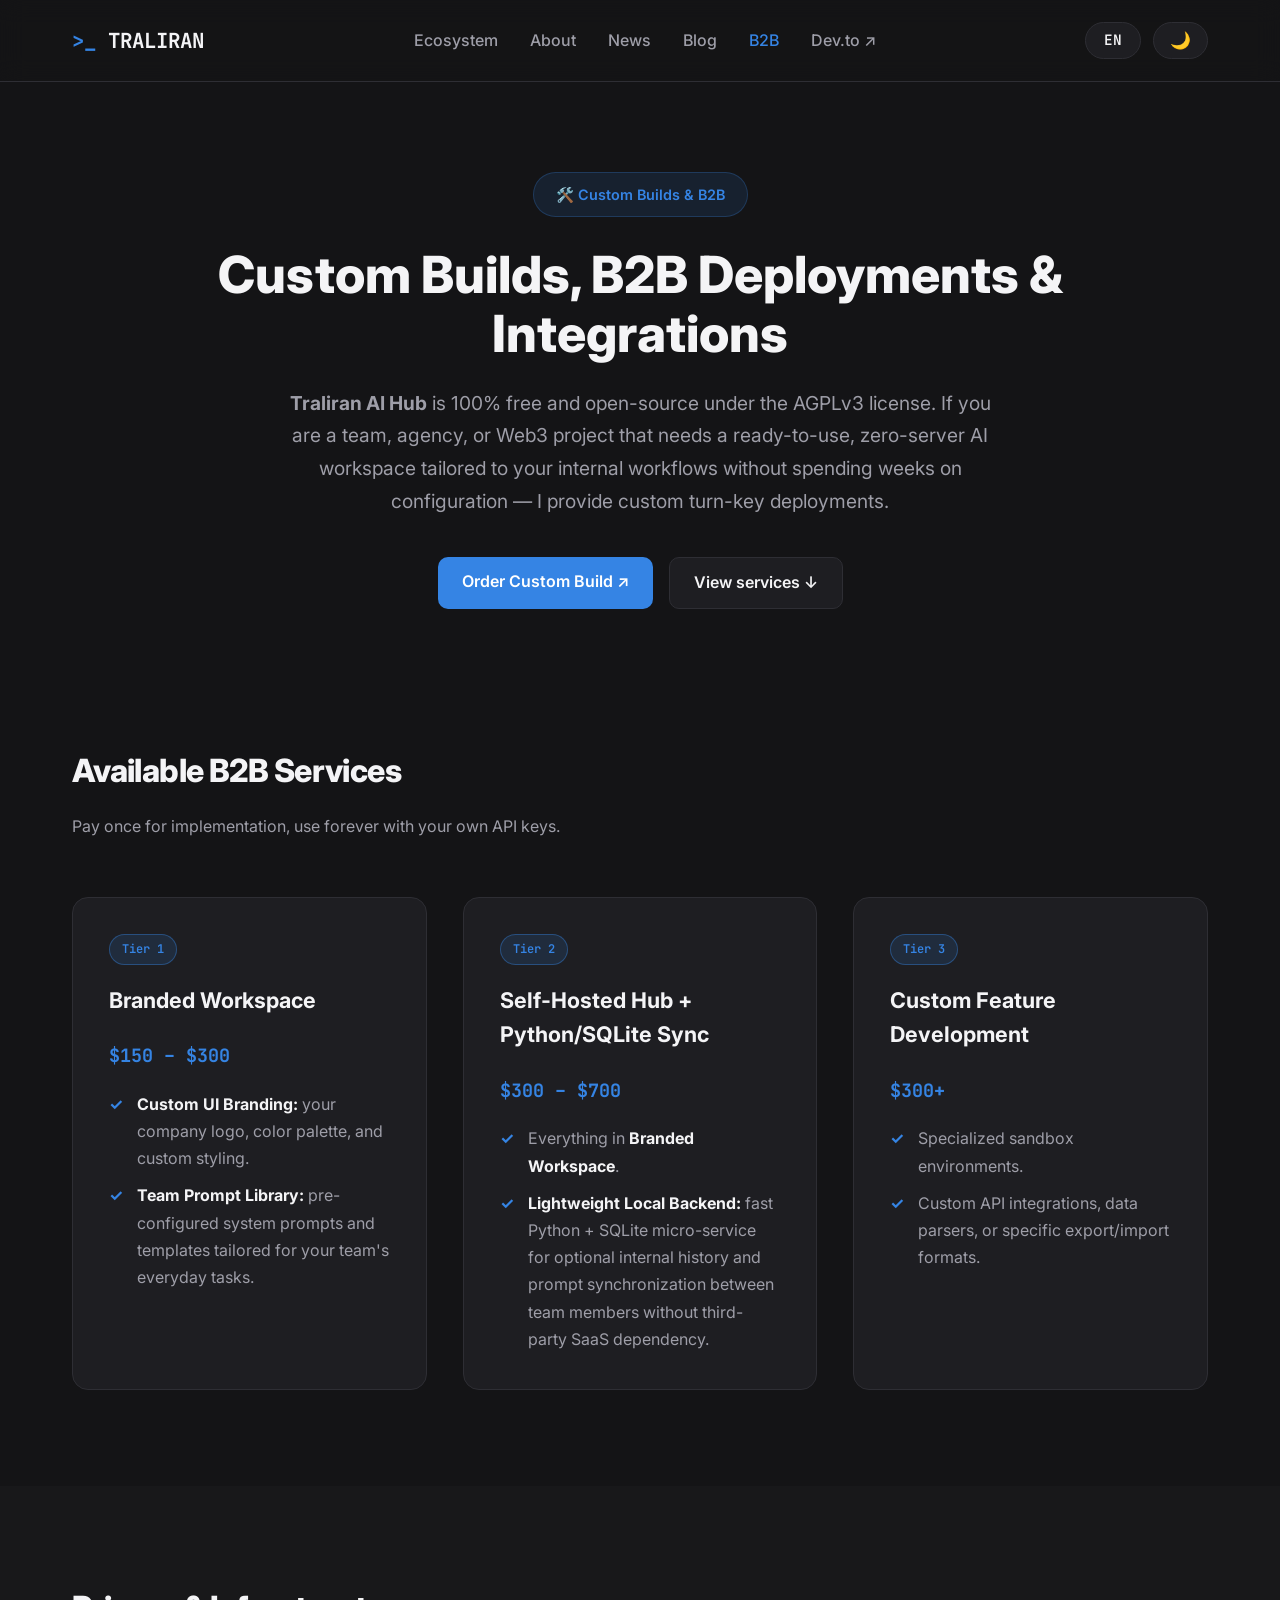
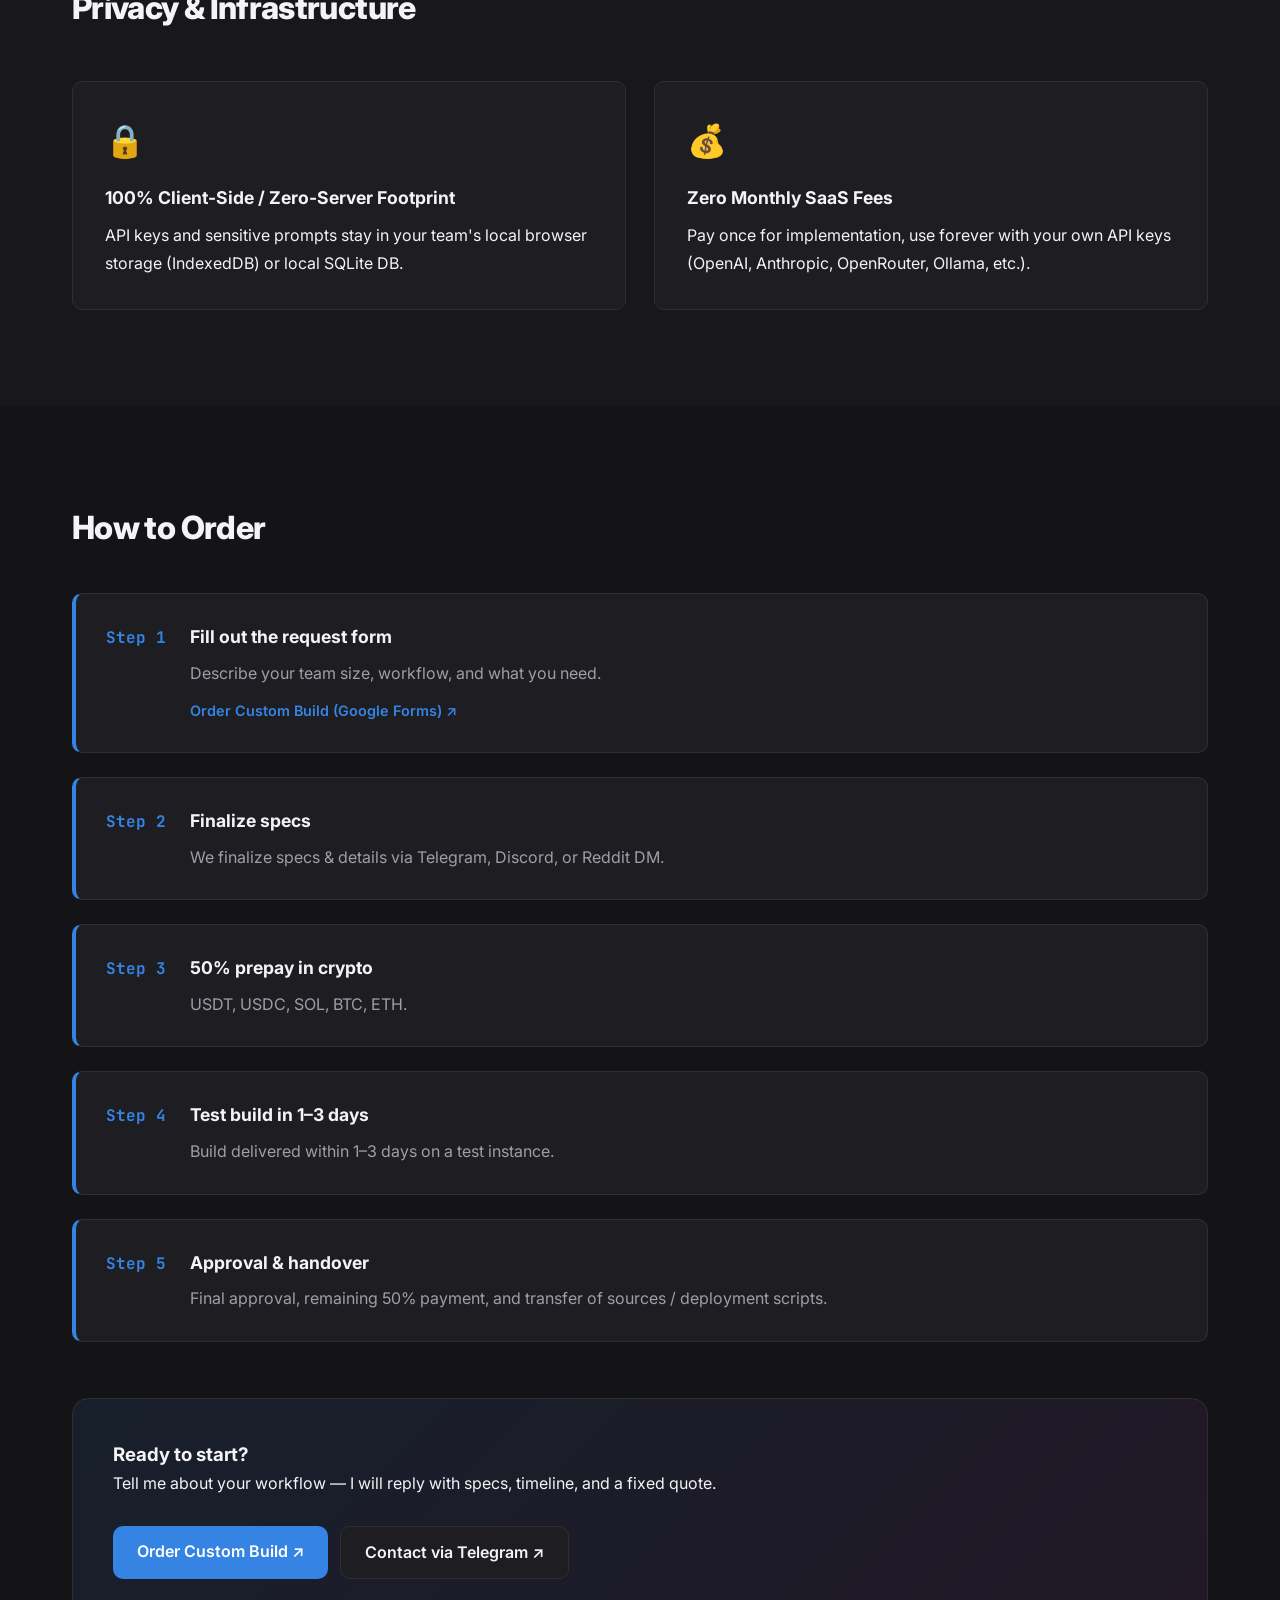
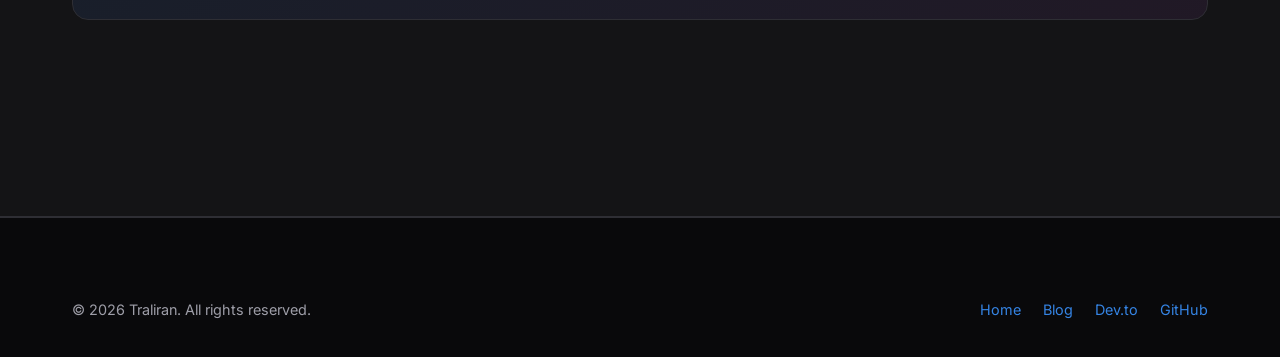
==== b2b/index.html @ 99d3b793 "Added a b2b page" ====
<!DOCTYPE html>
<html lang="en" data-theme="dark">
<head>
    <meta charset="UTF-8">
    <meta name="viewport" content="width=device-width, initial-scale=1.0">
    <title>B2B & Custom Builds — Traliran</title>
    <meta name="description" content="Turn-key branded Traliran AI Hub deployments for teams: custom branding, self-hosted Python/SQLite sync, custom features. Pay once, use forever.">
    <link rel="canonical" href="https://traliran.github.io/b2b/">
    <link rel="stylesheet" href="../style.css">
    <link rel="stylesheet" href="https://fonts.googleapis.com/css2?family=Inter:wght@400;500;600;700;800&family=JetBrains+Mono:wght@400;500&display=swap">
</head>
<body>

    <header class="navbar">
        <div class="container nav-container">
            <a href="../" class="logo">
                <span class="logo-symbol">&gt;_</span> TRALIRAN
            </a>
            <nav class="nav-links">
                <a href="../#ecosystem" data-i18n="nav_ecosystem">Ecosystem</a>
                <a href="../#about" data-i18n="nav_about">About</a>
                <a href="../#news" data-i18n="nav_news">News</a>
                <a href="../blog/" data-i18n="nav_blog">Blog</a>
                <a href="./" class="nav-active" data-i18n="nav_b2b">B2B</a>
                <a href="https://dev.to/traliran" target="_blank" class="ext-link">Dev.to ↗</a>
            </nav>
            <div class="nav-controls">
                <button id="lang-toggle" class="btn-pill">EN</button>
                <button id="theme-toggle" class="btn-pill">🌙</button>
            </div>
        </div>
    </header>

    <main>
        <!-- Hero -->
        <section class="hero b2b-hero fade-in">
            <div class="container">
                <div class="hero-badge">🛠️ Custom Builds & B2B</div>
                <h1 class="hero-title">Custom Builds, B2B Deployments & Integrations</h1>
                <p class="hero-subtitle"><strong>Traliran AI Hub</strong> is 100% free and open-source under the AGPLv3 license. If you are a team, agency, or Web3 project that needs a ready-to-use, zero-server AI workspace tailored to your internal workflows without spending weeks on configuration — I provide custom turn-key deployments.</p>
                <div class="hero-actions">
                    <a href="https://forms.gle/XpTQRCrpGdsbPiR48" target="_blank" rel="noopener" class="btn btn-primary">Order Custom Build ↗</a>
                    <a href="#services" class="btn btn-secondary">View services ↓</a>
                </div>
            </div>
        </section>

        <!-- Services -->
        <section id="services" class="section">
            <div class="container">
                <h2 class="section-title">Available B2B Services</h2>
                <p class="b2b-section-sub">Pay once for implementation, use forever with your own API keys.</p>

                <div class="projects-grid">
                    <!-- Tier 1 -->
                    <div class="card">
                        <div class="card-header"><span class="badge badge-accent">Tier 1</span></div>
                        <h3>Branded Workspace</h3>
                        <div class="price-tag">$150 – $300</div>
                        <ul class="check-list">
                            <li><strong>Custom UI Branding:</strong> your company logo, color palette, and custom styling.</li>
                            <li><strong>Team Prompt Library:</strong> pre-configured system prompts and templates tailored for your team's everyday tasks.</li>
                        </ul>
                    </div>

                    <!-- Tier 2 -->
                    <div class="card">
                        <div class="card-header"><span class="badge badge-accent">Tier 2</span></div>
                        <h3>Self-Hosted Hub + Python/SQLite Sync</h3>
                        <div class="price-tag">$300 – $700</div>
                        <ul class="check-list">
                            <li>Everything in <strong>Branded Workspace</strong>.</li>
                            <li><strong>Lightweight Local Backend:</strong> fast Python + SQLite micro-service for optional internal history and prompt synchronization between team members without third-party SaaS dependency.</li>
                        </ul>
                    </div>

                    <!-- Tier 3 -->
                    <div class="card">
                        <div class="card-header"><span class="badge badge-accent">Tier 3</span></div>
                        <h3>Custom Feature Development</h3>
                        <div class="price-tag">$300+</div>
                        <ul class="check-list">
                            <li>Specialized sandbox environments.</li>
                            <li>Custom API integrations, data parsers, or specific export/import formats.</li>
                        </ul>
                    </div>
                </div>
            </div>
        </section>

        <!-- Privacy -->
        <section class="section section-about">
            <div class="container">
                <h2 class="section-title">Privacy & Infrastructure</h2>
                <div class="philosophy-grid">
                    <div class="ph-card">
                        <div class="ph-icon">🔒</div>
                        <h4>100% Client-Side / Zero-Server Footprint</h4>
                        <p>API keys and sensitive prompts stay in your team's local browser storage (IndexedDB) or local SQLite DB.</p>
                    </div>
                    <div class="ph-card">
                        <div class="ph-icon">💰</div>
                        <h4>Zero Monthly SaaS Fees</h4>
                        <p>Pay once for implementation, use forever with your own API keys (OpenAI, Anthropic, OpenRouter, Ollama, etc.).</p>
                    </div>
                </div>
            </div>
        </section>

        <!-- Order steps -->
        <section class="section">
            <div class="container">
                <h2 class="section-title">How to Order</h2>

                <div class="news-timeline">
                    <div class="news-item">
                        <div class="news-date">Step 1</div>
                        <div class="news-body">
                            <h4>Fill out the request form</h4>
                            <p>Describe your team size, workflow, and what you need.</p>
                            <a class="news-link" href="https://forms.gle/XpTQRCrpGdsbPiR48" target="_blank" rel="noopener">Order Custom Build (Google Forms) ↗</a>
                        </div>
                    </div>
                    <div class="news-item">
                        <div class="news-date">Step 2</div>
                        <div class="news-body">
                            <h4>Finalize specs</h4>
                            <p>We finalize specs &amp; details via Telegram, Discord, or Reddit DM.</p>
                        </div>
                    </div>
                    <div class="news-item">
                        <div class="news-date">Step 3</div>
                        <div class="news-body">
                            <h4>50% prepay in crypto</h4>
                            <p>USDT, USDC, SOL, BTC, ETH.</p>
                        </div>
                    </div>
                    <div class="news-item">
                        <div class="news-date">Step 4</div>
                        <div class="news-body">
                            <h4>Test build in 1–3 days</h4>
                            <p>Build delivered within 1–3 days on a test instance.</p>
                        </div>
                    </div>
                    <div class="news-item">
                        <div class="news-date">Step 5</div>
                        <div class="news-body">
                            <h4>Approval &amp; handover</h4>
                            <p>Final approval, remaining 50% payment, and transfer of sources / deployment scripts.</p>
                        </div>
                    </div>
                </div>

                <div class="devto-banner">
                    <div class="devto-info">
                        <h3>Ready to start?</h3>
                        <p>Tell me about your workflow — I will reply with specs, timeline, and a fixed quote.</p>
                    </div>
                    <div style="display:flex;gap:12px;flex-wrap:wrap;">
                        <a href="https://forms.gle/XpTQRCrpGdsbPiR48" target="_blank" rel="noopener" class="btn btn-primary">Order Custom Build ↗</a>
                        <a href="https://t.me/Traliran" target="_blank" rel="noopener" class="btn btn-secondary">Contact via Telegram ↗</a>
                    </div>
                </div>
            </div>
        </section>
    </main>

    <footer class="footer-separated">
        <div class="container">
            <div class="footer-bottom">
                <p>&copy; 2026 Traliran. All rights reserved.</p>
                <div class="footer-socials">
                    <a href="../">Home</a>
                    <a href="../blog/">Blog</a>
                    <a href="https://dev.to/traliran" target="_blank">Dev.to</a>
                    <a href="https://github.com/Traliran" target="_blank">GitHub</a>
                </div>
            </div>
        </div>
    </footer>

    <script src="../b2b.js"></script>
</body>
</html>
---- style.css ----
:root {
    --bg-main: #141416;
    --card-bg: #1e1e22;
    --card-hover: #26262c;
    --text-primary: #f4f4f6;
    --text-muted: #9e9ea8;
    --accent-blue: #3584e4;
    --accent-blue-hover: #1c71d8;
    --accent-purple: #9141ac;
    --border-color: #2e2e34;
    --footer-bg: #09090b; /* Четко отделенный цвет футера */
    --radius-lg: 16px;
    --radius-md: 10px;
    --transition: all 0.3s cubic-bezier(0.16, 1, 0.3, 1);
}

[data-theme="light"] {
    --bg-main: #f6f5f4;
    --card-bg: #ffffff;
    --card-hover: #f0f0f3;
    --text-primary: #1d1d20;
    --text-muted: #62626c;
    --border-color: #e0e0e6;
    --footer-bg: #18181b; /* Темный футер в светлой теме для мощного контраста */
}

* { box-sizing: border-box; margin: 0; padding: 0; }
body {
    background-color: var(--bg-main);
    color: var(--text-primary);
    font-family: 'Inter', system-ui, sans-serif;
    line-height: 1.6;
    overflow-x: hidden;
}

.container { max-width: 1200px; margin: 0 auto; padding: 0 32px; }

/* Navbar Animation */
.navbar {
    background: rgba(20, 20, 22, 0.85);
    backdrop-filter: blur(12px);
    position: sticky; top: 0; z-index: 90;
    border-bottom: 1px solid var(--border-color);
    padding: 22px 0;
}
[data-theme="light"] .navbar { background: rgba(246, 245, 244, 0.9); }
.nav-container { display: flex; justify-content: space-between; align-items: center; gap: 24px; }
.logo { font-family: 'JetBrains Mono', monospace; font-weight: 700; font-size: 1.3rem; color: var(--text-primary); text-decoration: none; }
.logo-symbol { color: var(--accent-blue); }
.nav-links a { color: var(--text-muted); text-decoration: none; margin: 0 14px; font-weight: 500; transition: var(--transition); }
.nav-links a:hover { color: var(--accent-blue); }

/* Styled lang / theme controls */
.nav-controls { display: flex; gap: 12px; align-items: center; }
.btn-pill {
    min-width: 52px;
    padding: 10px 18px;
    border-radius: 999px;
    border: 1px solid var(--border-color);
    background: var(--card-bg);
    color: var(--text-primary);
    font-family: 'JetBrains Mono', monospace;
    font-weight: 600;
    font-size: 0.9rem;
    cursor: pointer;
    transition: var(--transition);
    line-height: 1;
}
.btn-pill:hover {
    border-color: var(--accent-blue);
    color: var(--accent-blue);
    transform: translateY(-2px);
    box-shadow: 0 6px 16px rgba(53, 132, 228, 0.25);
}
.btn-pill:active { transform: translateY(0); }
#theme-toggle { font-size: 1.05rem; padding: 9px 16px; }

/* Sections — увеличенные отступы */
.section { padding: 96px 0; scroll-margin-top: 90px; }
.section-title { font-size: 2rem; font-weight: 800; margin-bottom: 16px; letter-spacing: -0.02em; }

/* Hero Section */
.hero { padding: 130px 0 100px; text-align: center; }
.hero-badge { display: inline-block; background: rgba(53, 132, 228, 0.12); color: var(--accent-blue); padding: 10px 22px; border-radius: 30px; font-weight: 600; font-size: 0.9rem; margin-bottom: 28px; border: 1px solid rgba(53,132,228,0.25); }
.hero-title { font-size: 3.2rem; font-weight: 800; line-height: 1.15; max-width: 900px; margin: 0 auto 24px; }
.hero-subtitle { font-size: 1.2rem; color: var(--text-muted); max-width: 720px; margin: 0 auto 40px; line-height: 1.7; }
.hero-actions { display: flex; gap: 16px; justify-content: center; flex-wrap: wrap; }

/* Buttons */
.btn { padding: 12px 24px; border-radius: var(--radius-md); font-weight: 600; text-decoration: none; border: none; cursor: pointer; transition: var(--transition); }
.btn-primary { background: var(--accent-blue); color: #fff; }
.btn-primary:hover { background: var(--accent-blue-hover); transform: translateY(-2px); box-shadow: 0 8px 20px rgba(53, 132, 228, 0.3); }
.btn-secondary { background: var(--card-bg); color: var(--text-primary); border: 1px solid var(--border-color); }
.btn-secondary:hover { background: var(--card-hover); transform: translateY(-2px); }

/* Projects Grid */
.projects-grid { display: grid; grid-template-columns: repeat(auto-fit, minmax(340px, 1fr)); gap: 36px; margin-top: 56px; }

.card {
    background: var(--card-bg);
    border: 1px solid var(--border-color);
    border-radius: var(--radius-lg);
    padding: 36px;
    display: flex; flex-direction: column;
    transition: var(--transition);
    position: relative;
}
.card h3 { margin: 14px 0 12px; font-size: 1.35rem; }
.card p { color: var(--text-muted); line-height: 1.7; margin-bottom: 8px; }
.card:hover { transform: translateY(-6px); background: var(--card-hover); border-color: rgba(53, 132, 228, 0.4); }
.card-header { display: flex; align-items: center; gap: 12px; margin-bottom: 4px; }
.badge { background: rgba(255,255,255,0.06); border: 1px solid var(--border-color); padding: 5px 12px; border-radius: 999px; font-size: 0.75rem; font-weight: 600; font-family: 'JetBrains Mono', monospace; color: var(--text-muted); }
.badge-accent { background: rgba(53,132,228,0.14); border-color: rgba(53,132,228,0.4); color: var(--accent-blue); }

.card-footer-actions { display: flex; flex-wrap: wrap; gap: 12px; margin-top: 24px; }
.btn-sm { padding: 10px 18px; font-size: 0.88rem; display: inline-block; }
.btn-outline { background: transparent; border: 1px solid var(--border-color); color: var(--text-primary); }
.btn-outline:hover { border-color: var(--accent-blue); color: var(--accent-blue); background: rgba(53,132,228,0.08); transform: translateY(-2px); }

.glow-card { border: 1px solid rgba(145, 65, 172, 0.4); cursor: pointer; }
.glow-card:hover { box-shadow: 0 10px 30px rgba(145, 65, 172, 0.25); }

.card-gallery-preview { display: grid; grid-template-columns: 1fr 1fr; gap: 12px; margin: 24px 0 8px; }
.card-gallery-preview.single { grid-template-columns: 1fr; }
.card-gallery-preview img { width: 100%; height: 180px; object-fit: cover; border-radius: 10px; border: 1px solid var(--border-color); display: block; }

.tags { display: flex; flex-wrap: wrap; gap: 10px; margin-top: 20px; }
.tags span { background: rgba(255, 255, 255, 0.05); border: 1px solid var(--border-color); padding: 5px 12px; border-radius: 6px; font-size: 0.8rem; font-family: 'JetBrains Mono'; }

/* About Me Section Expanded */
.section-about { background: rgba(255, 255, 255, 0.015); border-y: 1px solid var(--border-color); }
.about-hero-block { margin-top: 32px; }
.about-text { max-width: 860px; }
.lead-text { font-size: 1.35rem; line-height: 1.7; margin-bottom: 20px; }
.about-text p { margin-bottom: 18px; line-height: 1.8; color: var(--text-muted); }
.about-text .lead-text { color: var(--text-primary); }
.philosophy-grid { display: grid; grid-template-columns: repeat(auto-fit, minmax(280px, 1fr)); gap: 28px; margin-top: 48px; }
.ph-card { background: var(--card-bg); padding: 32px; border-radius: var(--radius-md); border: 1px solid var(--border-color); line-height: 1.7; }
.ph-card h4 { margin-bottom: 10px; font-size: 1.1rem; }
.ph-icon { font-size: 2rem; margin-bottom: 14px; }

/* News Section & Timeline */
.news-header { display: flex; align-items: baseline; gap: 18px; flex-wrap: wrap; margin-bottom: 8px; }
.json-indicator { font-size: 0.85rem; color: var(--text-muted); }
.news-timeline { margin-top: 40px; display: flex; flex-direction: column; gap: 24px; }
.news-item { background: var(--card-bg); padding: 28px 30px; border-radius: var(--radius-md); border: 1px solid var(--border-color); border-left: 4px solid var(--accent-blue); display: flex; gap: 24px; align-items: flex-start; line-height: 1.7; }
.news-item h4 { margin-bottom: 8px; font-size: 1.1rem; }
.news-item p { color: var(--text-muted); }
.news-date { font-family: 'JetBrains Mono'; color: var(--accent-blue); font-weight: 700; white-space: nowrap; padding-top: 2px; }
.news-link { display: inline-block; margin-top: 12px; color: var(--accent-blue); font-weight: 600; text-decoration: none; font-size: 0.9rem; }
.news-link:hover { text-decoration: underline; }

/* Dev.to Banner */
.devto-banner { background: linear-gradient(135deg, rgba(53,132,228,0.1), rgba(145,65,172,0.1)); border: 1px solid var(--border-color); padding: 40px; border-radius: var(--radius-lg); margin-top: 56px; display: flex; justify-content: space-between; align-items: center; gap: 28px; flex-wrap: wrap; line-height: 1.7; }

/* Modal Window */
.modal-overlay { position: fixed; top: 0; left: 0; width: 100vw; height: 100vh; background: rgba(0, 0, 0, 0.75); backdrop-filter: blur(10px); display: none; justify-content: center; align-items: center; z-index: 1000; opacity: 0; transition: opacity 0.3s ease; }
.modal-overlay.active { display: flex; opacity: 1; }
.modal-window { background: var(--card-bg); width: 90%; max-width: 900px; max-height: 85vh; border-radius: var(--radius-lg); border: 1px solid var(--border-color); padding: 36px; overflow-y: auto; position: relative; animation: slideUp 0.3s cubic-bezier(0.16, 1, 0.3, 1); }
.modal-close { position: absolute; top: 20px; right: 20px; background: none; border: none; color: var(--text-primary); font-size: 1.5rem; cursor: pointer; }

/* Separated Footer */
.footer-separated { background: var(--footer-bg); border-top: 2px solid var(--border-color); padding: 80px 0 36px; margin-top: 100px; color: #d0d0d8; }
.footer-top { display: grid; grid-template-columns: 1fr 1.5fr; gap: 56px; }
.footer-brand h3 { margin-bottom: 14px; }
.footer-brand p { line-height: 1.7; color: #9e9ea8; }
.footer-support-box h4 { margin-bottom: 10px; }
.footer-support-box > p { color: #9e9ea8; margin-bottom: 6px; }
.crypto-grid { display: flex; flex-direction: column; gap: 14px; margin-top: 20px; }
.crypto-item { background: rgba(255, 255, 255, 0.05); padding: 14px 18px; border-radius: 10px; display: flex; justify-content: space-between; align-items: center; gap: 14px; font-family: 'JetBrains Mono'; font-size: 0.85rem; border: 1px solid rgba(255,255,255,0.06); }
.crypto-item code { overflow: hidden; text-overflow: ellipsis; white-space: nowrap; max-width: 220px; }
.btn-copy { background: var(--accent-blue); color: #fff; border: none; padding: 8px 16px; border-radius: 999px; cursor: pointer; font-size: 0.78rem; font-weight: 600; transition: var(--transition); flex-shrink: 0; }
.btn-copy:hover { background: var(--accent-blue-hover); transform: translateY(-1px); }
.footer-divider { height: 1px; background: var(--border-color); margin: 48px 0 28px; }
.footer-bottom { display: flex; justify-content: space-between; align-items: center; gap: 20px; flex-wrap: wrap; font-size: 0.9rem; color: var(--text-muted); }
.footer-socials a { color: var(--accent-blue); margin-left: 18px; text-decoration: none; }
.footer-socials a:hover { text-decoration: underline; }

/* Links inside cards must always be clickable */
.card a, .news-item a, .footer-socials a, .devto-banner a { position: relative; z-index: 2; }

/* Clickable project cards */
.project-card { cursor: zoom-in; }
.project-card:hover { border-color: rgba(53, 132, 228, 0.55); }
.project-card:focus-visible { outline: 2px solid var(--accent-blue); outline-offset: 3px; }
.card-header .zoom-hint {
    margin-left: auto;
    color: var(--text-muted);
    font-size: 1rem;
    opacity: 0.7;
    transition: var(--transition);
}
.project-card:hover .zoom-hint { opacity: 1; color: var(--accent-blue); }

/* Modal Window */
.modal-overlay { position: fixed; top: 0; left: 0; width: 100vw; height: 100vh; background: rgba(0, 0, 0, 0.75); backdrop-filter: blur(10px); display: none; justify-content: center; align-items: center; z-index: 1000; opacity: 0; transition: opacity 0.3s ease; padding: 24px; }
.modal-overlay.active { display: flex; opacity: 1; }
.modal-window { background: var(--card-bg); width: 90%; max-width: 900px; max-height: 85vh; border-radius: var(--radius-lg); border: 1px solid var(--border-color); padding: 36px; overflow-y: auto; position: relative; animation: slideUp 0.3s cubic-bezier(0.16, 1, 0.3, 1); }
.modal-close { position: absolute; top: 20px; right: 20px; background: none; border: 1px solid var(--border-color); border-radius: 999px; width: 38px; height: 38px; color: var(--text-primary); font-size: 1rem; cursor: pointer; transition: var(--transition); }
.modal-close:hover { border-color: var(--accent-blue); color: var(--accent-blue); }
.modal-header { margin-bottom: 20px; padding-right: 50px; }
.modal-header h2 { margin-top: 12px; font-size: 1.7rem; }
.project-modal-window p { color: var(--text-muted); line-height: 1.8; margin: 20px 0 8px; font-size: 1.05rem; }
.project-modal-image-wrap { margin: 8px 0 4px; }
.project-modal-image-wrap img { width: 100%; max-height: 52vh; object-fit: contain; background: rgba(0,0,0,0.3); border-radius: 12px; border: 1px solid var(--border-color); display: block; }

@media (max-width: 860px) {
    .hero { padding: 90px 0 70px; }
    .hero-title { font-size: 2.1rem; }
    .section { padding: 64px 0; }
    .card { padding: 28px; }
    .news-item { flex-direction: column; gap: 12px; }
    .footer-top { grid-template-columns: 1fr; }
    .nav-links { display: none; }
    .devto-banner { padding: 30px; }
}

@keyframes slideUp { from { transform: translateY(30px); } to { transform: translateY(0); } }

/* Blog page */
.nav-active { color: var(--accent-blue) !important; font-weight: 700; }
.blog-hero { padding: 90px 0 40px; }
.blog-toolbar { max-width: 860px; margin: 0 auto; }
.blog-search, .blog-select {
    background: var(--card-bg);
    border: 1px solid var(--border-color);
    color: var(--text-primary);
    border-radius: var(--radius-md);
    padding: 10px 16px;
    font-size: 0.9rem;
    font-family: 'Inter', system-ui, sans-serif;
    outline: none;
}
.blog-search { flex: 1 1 220px; min-width: 200px; }
.blog-search:focus, .blog-select:focus { border-color: var(--accent-blue); }
.blog-select { cursor: pointer; }
.blog-status { margin-top: 18px; color: var(--text-muted); font-size: 0.85rem; font-family: 'JetBrains Mono', monospace; }
.blog-updated { opacity: 0.8; }
.blog-section { padding-top: 32px; }
.blog-grid { display: grid; grid-template-columns: repeat(auto-fit, minmax(320px, 1fr)); gap: 28px; }
.blog-card { cursor: pointer; }
.blog-card h3 { font-size: 1.2rem; line-height: 1.4; }
.blog-cover { margin: 16px 0 4px; }
.blog-cover img { width: 100%; height: 180px; object-fit: cover; border-radius: 10px; border: 1px solid var(--border-color); display: block; }
.blog-loading { display: grid; grid-template-columns: repeat(auto-fit, minmax(320px, 1fr)); gap: 28px; }
.skeleton-card { height: 260px; border-radius: var(--radius-lg); border: 1px solid var(--border-color); background: linear-gradient(100deg, var(--card-bg) 40%, var(--card-hover) 50%, var(--card-bg) 60%); background-size: 200% 100%; animation: shimmer 1.4s infinite; }
@keyframes shimmer { to { background-position: -200% 0; } }
.blog-error { text-align: center; padding: 40px; border: 1px dashed var(--border-color); border-radius: var(--radius-lg); color: var(--text-muted); }
.blog-error .hero-actions { margin-top: 20px; }

/* Reader — full article on-site, opened as an overlay above the page */
.reader-overlay { position: fixed; inset: 0; z-index: 1200; display: flex; align-items: center; justify-content: center; padding: 24px; opacity: 0; transition: opacity 0.22s ease; }
.reader-overlay[hidden] { display: none; }
.reader-overlay.active { opacity: 1; }
.reader-backdrop { position: absolute; inset: 0; background: rgba(0, 0, 0, 0.75); backdrop-filter: blur(8px); -webkit-backdrop-filter: blur(8px); }
body.reader-open { overflow: hidden; }
.blog-reader { position: relative; width: 100%; max-width: 820px; max-height: calc(100vh - 48px); margin: 0 auto; background: var(--card-bg); border: 1px solid var(--border-color); border-radius: var(--radius-lg); padding: 44px; overflow-y: auto; overscroll-behavior: contain; transform: translateY(24px) scale(0.985); transition: transform 0.28s cubic-bezier(0.16, 1, 0.3, 1); }
.reader-overlay.active .blog-reader { transform: none; }
.reader-topbar { position: sticky; top: -44px; z-index: 3; display: flex; justify-content: space-between; align-items: center; gap: 12px; flex-wrap: wrap; margin-bottom: 24px; padding: 10px 0 14px; background: linear-gradient(var(--card-bg) 75%, transparent); }
.reader-actions { display: flex; gap: 10px; flex-wrap: wrap; }
.reader-title { font-size: 2rem; line-height: 1.25; letter-spacing: -0.02em; margin-bottom: 14px; }
.reader-meta { display: flex; align-items: center; gap: 16px; flex-wrap: wrap; margin-bottom: 24px; }
.reader-cover-wrap { margin-bottom: 28px; }
.reader-cover-wrap img { width: 100%; max-height: 380px; object-fit: cover; border-radius: 12px; border: 1px solid var(--border-color); display: block; }
.reader-body { line-height: 1.85; font-size: 1.05rem; color: var(--text-primary); overflow-wrap: break-word; }
.reader-body p { margin-bottom: 1.2em; color: var(--text-primary); }
.reader-body h1, .reader-body h2, .reader-body h3, .reader-body h4 { margin: 1.8em 0 0.7em; line-height: 1.3; }
.reader-body ul, .reader-body ol { margin: 0 0 1.2em 1.4em; }
.reader-body li { margin-bottom: 0.5em; }
.reader-body a { color: var(--accent-blue); }
.reader-body img { max-width: 100%; height: auto; border-radius: 10px; border: 1px solid var(--border-color); margin: 1em 0; }
.reader-body pre { background: rgba(0,0,0,0.35); border: 1px solid var(--border-color); border-radius: 10px; padding: 18px; overflow-x: auto; margin: 1.2em 0; font-size: 0.88rem; line-height: 1.6; }
[data-theme="light"] .reader-body pre { background: #f0f0f3; }
.reader-body code { font-family: 'JetBrains Mono', monospace; font-size: 0.88em; background: rgba(255,255,255,0.06); padding: 2px 7px; border-radius: 6px; }
[data-theme="light"] .reader-body code { background: rgba(0,0,0,0.06); }
.reader-body pre code { background: none; padding: 0; }
.reader-body blockquote { border-left: 3px solid var(--accent-blue); padding: 8px 20px; margin: 1.2em 0; color: var(--text-muted); background: rgba(53,132,228,0.06); border-radius: 0 10px 10px 0; }
.reader-body .highlight { margin: 1.2em 0; }
.reader-bottom { margin-top: 36px; margin-bottom: 0; }

@media (max-width: 860px) {
    .reader-overlay { padding: 12px; }
    .blog-reader { max-height: calc(100vh - 24px); padding: 24px 18px; }
    .reader-topbar { top: -24px; }
    .reader-title { font-size: 1.5rem; }
}

/* B2B page */
.b2b-hero { padding: 90px 0 40px; }
.b2b-section-sub { color: var(--text-muted); max-width: 760px; line-height: 1.8; margin-top: 8px; }
.price-tag { font-family: 'JetBrains Mono', monospace; font-weight: 700; font-size: 1.15rem; color: var(--accent-blue); margin: 12px 0 4px; }
.check-list { list-style: none; margin: 16px 0 0; display: flex; flex-direction: column; gap: 10px; color: var(--text-muted); line-height: 1.7; }
.check-list li { padding-left: 28px; position: relative; }
.check-list li::before { content: "✓"; position: absolute; left: 0; color: var(--accent-blue); font-weight: 700; }
.check-list strong { color: var(--text-primary); }
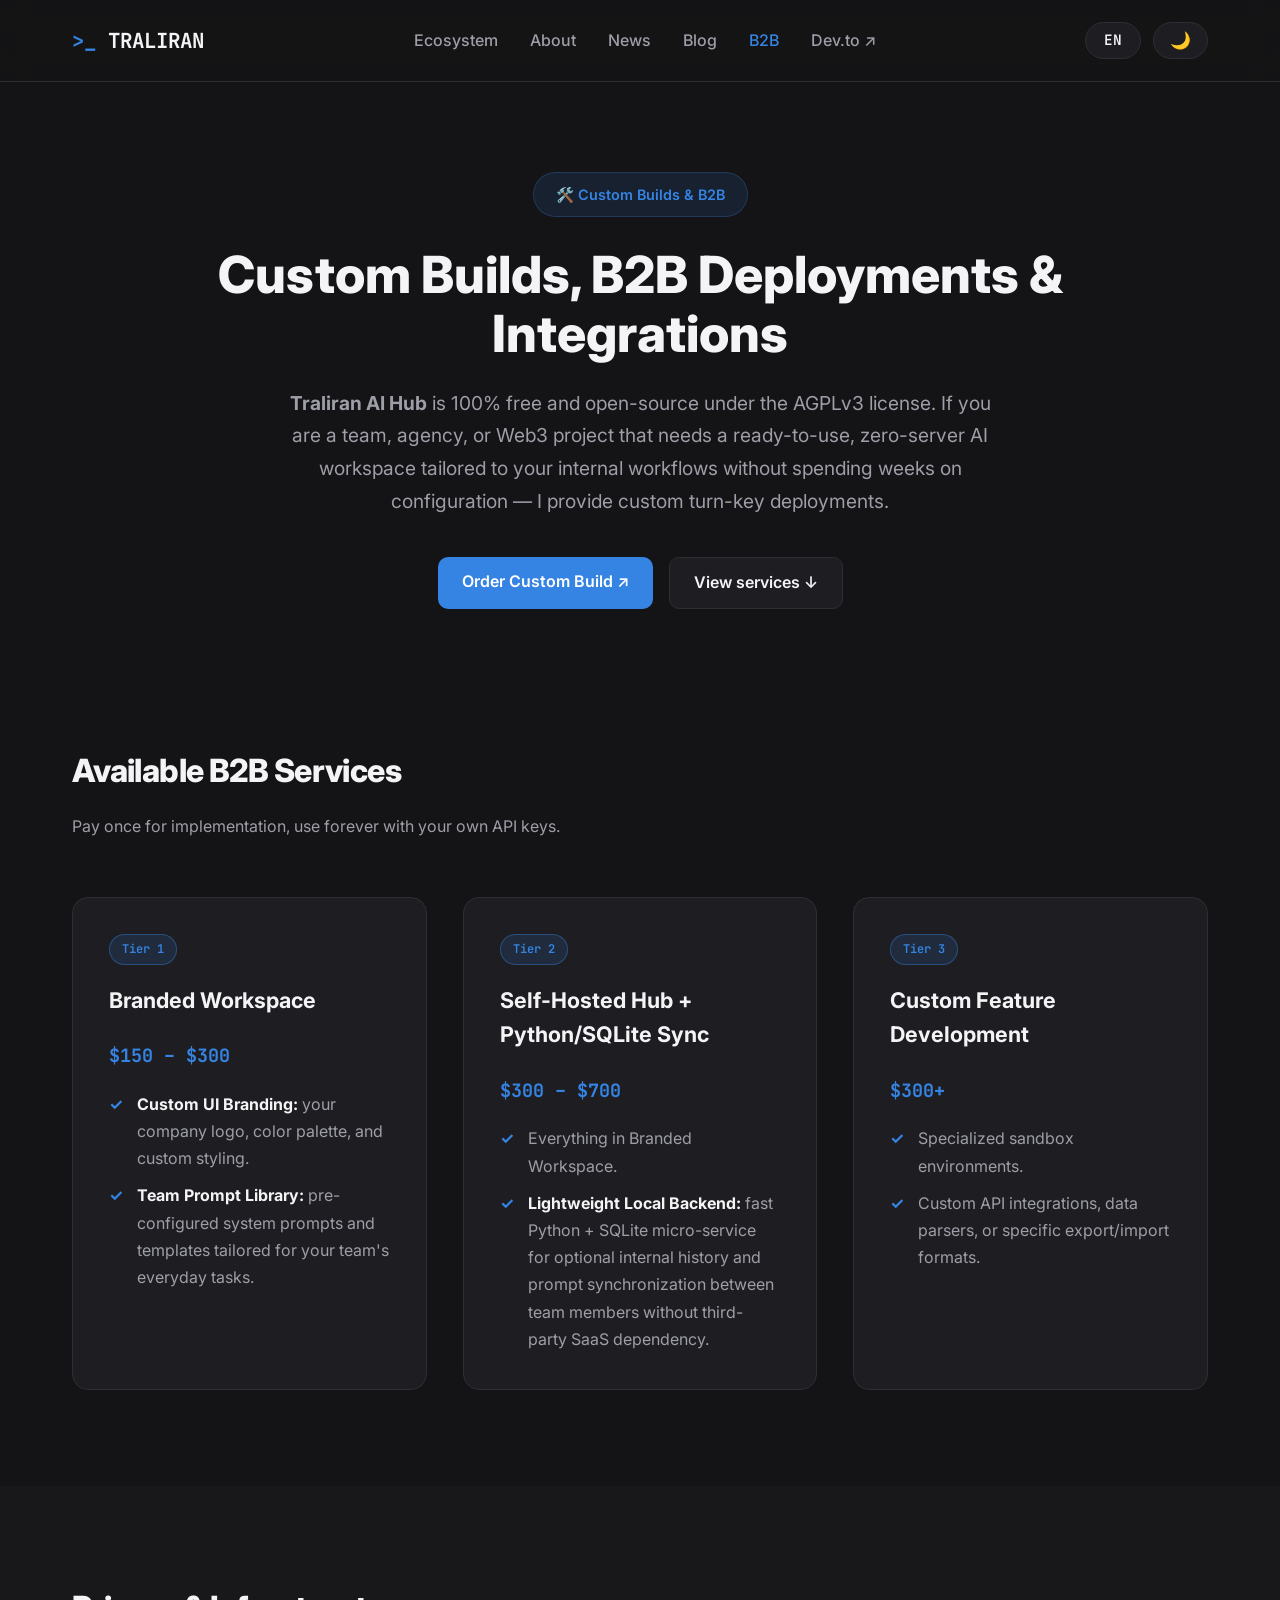
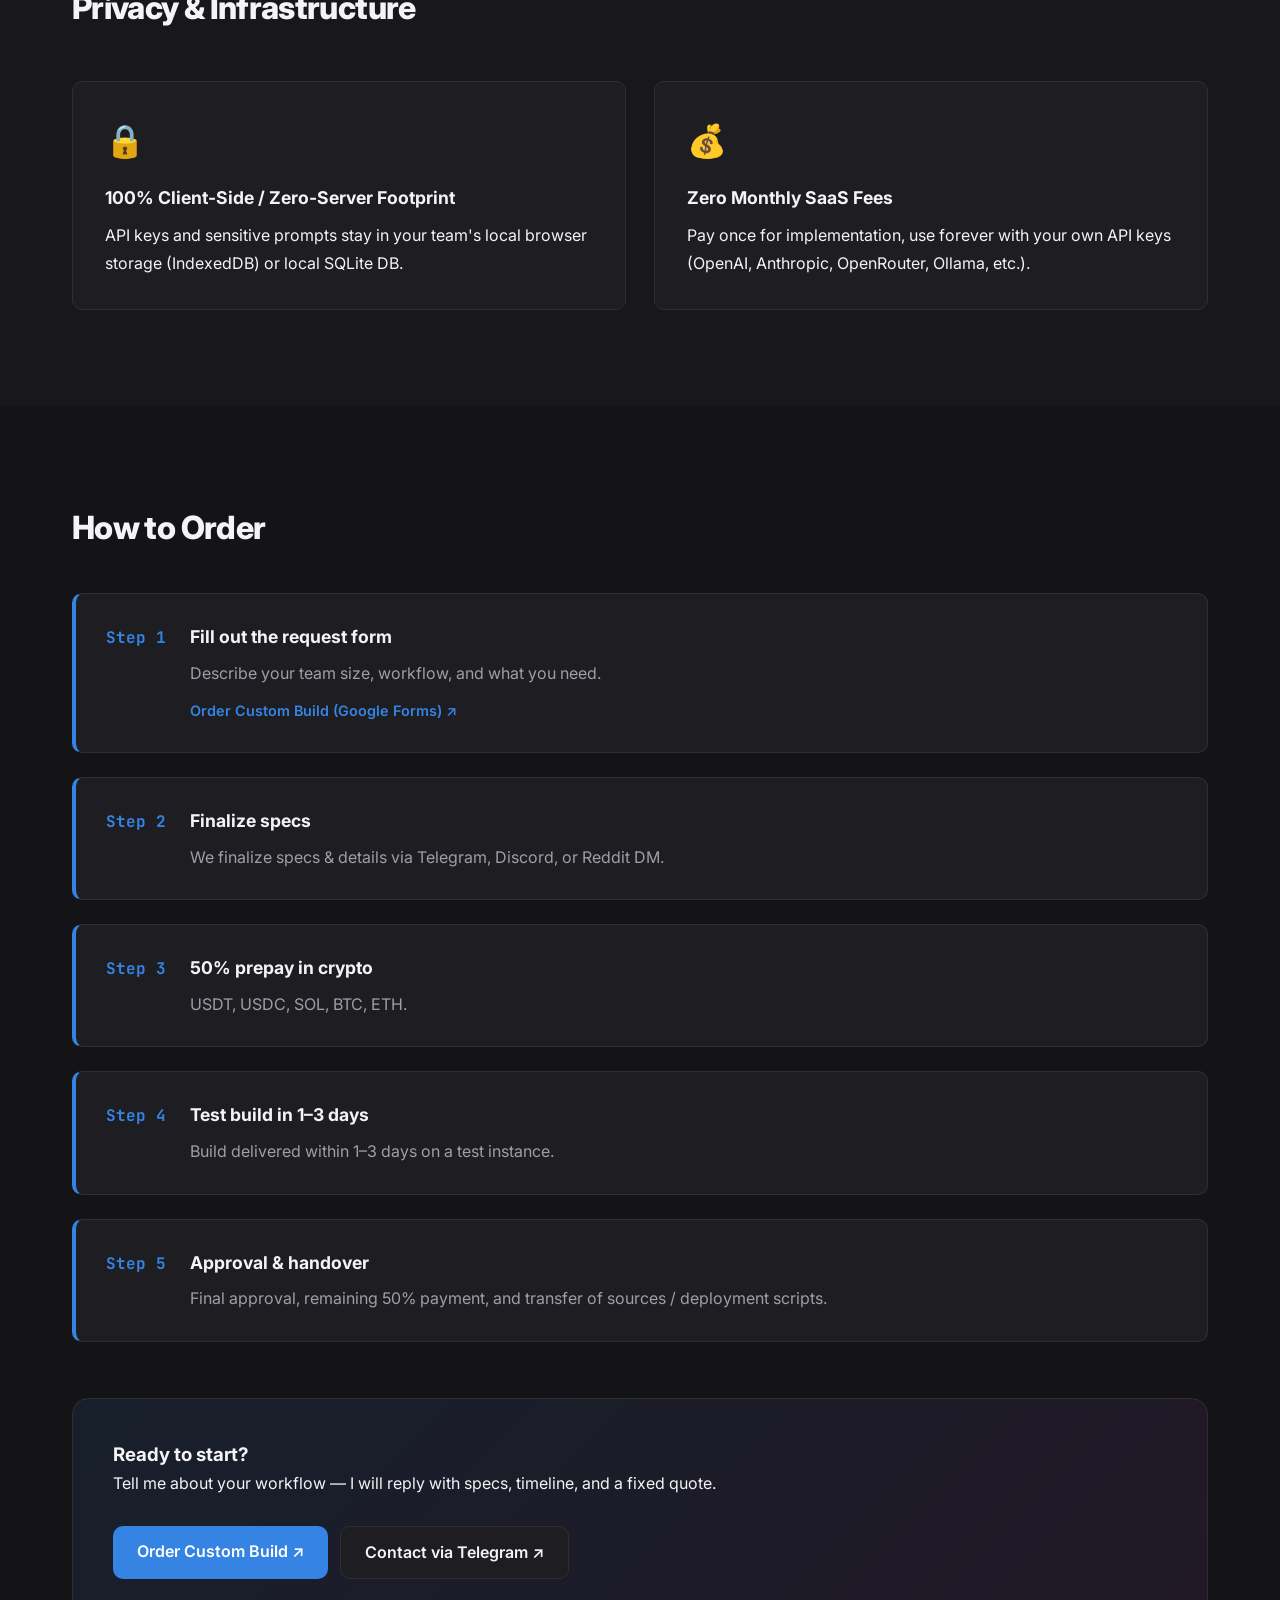
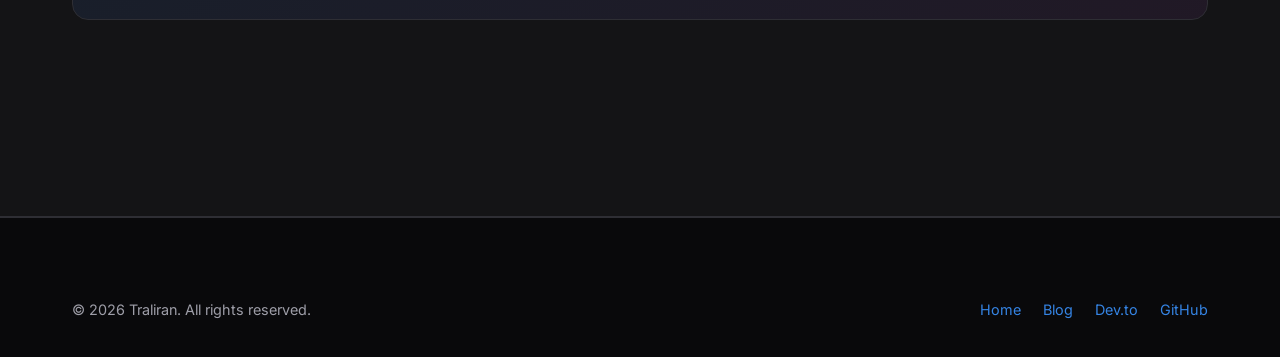
==== commit d74c9384: "added a ru ver for b2b page" ====
--- a/b2b/index.html
+++ b/b2b/index.html
@@ -35,12 +35,12 @@
         <!-- Hero -->
         <section class="hero b2b-hero fade-in">
             <div class="container">
-                <div class="hero-badge">🛠️ Custom Builds & B2B</div>
-                <h1 class="hero-title">Custom Builds, B2B Deployments & Integrations</h1>
-                <p class="hero-subtitle"><strong>Traliran AI Hub</strong> is 100% free and open-source under the AGPLv3 license. If you are a team, agency, or Web3 project that needs a ready-to-use, zero-server AI workspace tailored to your internal workflows without spending weeks on configuration — I provide custom turn-key deployments.</p>
+                <div class="hero-badge" data-i18n="b2b_badge">🛠️ Custom Builds & B2B</div>
+                <h1 class="hero-title" data-i18n="b2b_title">Custom Builds, B2B Deployments & Integrations</h1>
+                <p class="hero-subtitle"><strong>Traliran AI Hub</strong> <span data-i18n="b2b_subtitle">is 100% free and open-source under the AGPLv3 license. If you are a team, agency, or Web3 project that needs a ready-to-use, zero-server AI workspace tailored to your internal workflows without spending weeks on configuration — I provide custom turn-key deployments.</span></p>
                 <div class="hero-actions">
-                    <a href="https://forms.gle/XpTQRCrpGdsbPiR48" target="_blank" rel="noopener" class="btn btn-primary">Order Custom Build ↗</a>
-                    <a href="#services" class="btn btn-secondary">View services ↓</a>
+                    <a href="https://forms.gle/XpTQRCrpGdsbPiR48" target="_blank" rel="noopener" class="btn btn-primary" data-i18n="b2b_order">Order Custom Build ↗</a>
+                    <a href="#services" class="btn btn-secondary" data-i18n="b2b_view_services">View services ↓</a>
                 </div>
             </div>
         </section>
@@ -48,40 +48,40 @@
         <!-- Services -->
         <section id="services" class="section">
             <div class="container">
-                <h2 class="section-title">Available B2B Services</h2>
-                <p class="b2b-section-sub">Pay once for implementation, use forever with your own API keys.</p>
+                <h2 class="section-title" data-i18n="b2b_services_title">Available B2B Services</h2>
+                <p class="b2b-section-sub" data-i18n="b2b_services_sub">Pay once for implementation, use forever with your own API keys.</p>
 
                 <div class="projects-grid">
                     <!-- Tier 1 -->
                     <div class="card">
                         <div class="card-header"><span class="badge badge-accent">Tier 1</span></div>
-                        <h3>Branded Workspace</h3>
+                        <h3 data-i18n="b2b_t1_title">Branded Workspace</h3>
                         <div class="price-tag">$150 – $300</div>
                         <ul class="check-list">
-                            <li><strong>Custom UI Branding:</strong> your company logo, color palette, and custom styling.</li>
-                            <li><strong>Team Prompt Library:</strong> pre-configured system prompts and templates tailored for your team's everyday tasks.</li>
+                            <li><strong data-i18n="b2b_t1_f1t">Custom UI Branding:</strong> <span data-i18n="b2b_t1_f1d">your company logo, color palette, and custom styling.</span></li>
+                            <li><strong data-i18n="b2b_t1_f2t">Team Prompt Library:</strong> <span data-i18n="b2b_t1_f2d">pre-configured system prompts and templates tailored for your team's everyday tasks.</span></li>
                         </ul>
                     </div>
 
                     <!-- Tier 2 -->
                     <div class="card">
                         <div class="card-header"><span class="badge badge-accent">Tier 2</span></div>
-                        <h3>Self-Hosted Hub + Python/SQLite Sync</h3>
+                        <h3 data-i18n="b2b_t2_title">Self-Hosted Hub + Python/SQLite Sync</h3>
                         <div class="price-tag">$300 – $700</div>
                         <ul class="check-list">
-                            <li>Everything in <strong>Branded Workspace</strong>.</li>
-                            <li><strong>Lightweight Local Backend:</strong> fast Python + SQLite micro-service for optional internal history and prompt synchronization between team members without third-party SaaS dependency.</li>
+                            <li data-i18n="b2b_t2_f1">Everything in <strong>Branded Workspace</strong>.</li>
+                            <li><strong data-i18n="b2b_t2_f2t">Lightweight Local Backend:</strong> <span data-i18n="b2b_t2_f2d">fast Python + SQLite micro-service for optional internal history and prompt synchronization between team members without third-party SaaS dependency.</span></li>
                         </ul>
                     </div>
 
                     <!-- Tier 3 -->
                     <div class="card">
                         <div class="card-header"><span class="badge badge-accent">Tier 3</span></div>
-                        <h3>Custom Feature Development</h3>
+                        <h3 data-i18n="b2b_t3_title">Custom Feature Development</h3>
                         <div class="price-tag">$300+</div>
                         <ul class="check-list">
-                            <li>Specialized sandbox environments.</li>
-                            <li>Custom API integrations, data parsers, or specific export/import formats.</li>
+                            <li data-i18n="b2b_t3_f1">Specialized sandbox environments.</li>
+                            <li data-i18n="b2b_t3_f2">Custom API integrations, data parsers, or specific export/import formats.</li>
                         </ul>
                     </div>
                 </div>
@@ -91,17 +91,17 @@
         <!-- Privacy -->
         <section class="section section-about">
             <div class="container">
-                <h2 class="section-title">Privacy & Infrastructure</h2>
+                <h2 class="section-title" data-i18n="b2b_privacy_title">Privacy & Infrastructure</h2>
                 <div class="philosophy-grid">
                     <div class="ph-card">
                         <div class="ph-icon">🔒</div>
-                        <h4>100% Client-Side / Zero-Server Footprint</h4>
-                        <p>API keys and sensitive prompts stay in your team's local browser storage (IndexedDB) or local SQLite DB.</p>
+                        <h4 data-i18n="b2b_p1_title">100% Client-Side / Zero-Server Footprint</h4>
+                        <p data-i18n="b2b_p1_text">API keys and sensitive prompts stay in your team's local browser storage (IndexedDB) or local SQLite DB.</p>
                     </div>
                     <div class="ph-card">
                         <div class="ph-icon">💰</div>
-                        <h4>Zero Monthly SaaS Fees</h4>
-                        <p>Pay once for implementation, use forever with your own API keys (OpenAI, Anthropic, OpenRouter, Ollama, etc.).</p>
+                        <h4 data-i18n="b2b_p2_title">Zero Monthly SaaS Fees</h4>
+                        <p data-i18n="b2b_p2_text">Pay once for implementation, use forever with your own API keys (OpenAI, Anthropic, OpenRouter, Ollama, etc.).</p>
                     </div>
                 </div>
             </div>
@@ -110,55 +110,55 @@
         <!-- Order steps -->
         <section class="section">
             <div class="container">
-                <h2 class="section-title">How to Order</h2>
+                <h2 class="section-title" data-i18n="b2b_steps_title">How to Order</h2>
 
                 <div class="news-timeline">
                     <div class="news-item">
-                        <div class="news-date">Step 1</div>
+                        <div class="news-date" data-step="1">Step 1</div>
                         <div class="news-body">
-                            <h4>Fill out the request form</h4>
-                            <p>Describe your team size, workflow, and what you need.</p>
-                            <a class="news-link" href="https://forms.gle/XpTQRCrpGdsbPiR48" target="_blank" rel="noopener">Order Custom Build (Google Forms) ↗</a>
+                            <h4 data-i18n="b2b_s1_title">Fill out the request form</h4>
+                            <p data-i18n="b2b_s1_text">Describe your team size, workflow, and what you need.</p>
+                            <a class="news-link" href="https://forms.gle/XpTQRCrpGdsbPiR48" target="_blank" rel="noopener" data-i18n="b2b_form_link">Order Custom Build (Google Forms) ↗</a>
                         </div>
                     </div>
                     <div class="news-item">
-                        <div class="news-date">Step 2</div>
+                        <div class="news-date" data-step="2">Step 2</div>
                         <div class="news-body">
-                            <h4>Finalize specs</h4>
-                            <p>We finalize specs &amp; details via Telegram, Discord, or Reddit DM.</p>
+                            <h4 data-i18n="b2b_s2_title">Finalize specs</h4>
+                            <p data-i18n="b2b_s2_text">We finalize specs &amp; details via Telegram, Discord, or Reddit DM.</p>
                         </div>
                     </div>
                     <div class="news-item">
-                        <div class="news-date">Step 3</div>
+                        <div class="news-date" data-step="3">Step 3</div>
                         <div class="news-body">
-                            <h4>50% prepay in crypto</h4>
-                            <p>USDT, USDC, SOL, BTC, ETH.</p>
+                            <h4 data-i18n="b2b_s3_title">50% prepay in crypto</h4>
+                            <p data-i18n="b2b_s3_text">USDT, USDC, SOL, BTC, ETH.</p>
                         </div>
                     </div>
                     <div class="news-item">
-                        <div class="news-date">Step 4</div>
+                        <div class="news-date" data-step="4">Step 4</div>
                         <div class="news-body">
-                            <h4>Test build in 1–3 days</h4>
-                            <p>Build delivered within 1–3 days on a test instance.</p>
+                            <h4 data-i18n="b2b_s4_title">Test build in 1–3 days</h4>
+                            <p data-i18n="b2b_s4_text">Build delivered within 1–3 days on a test instance.</p>
                         </div>
                     </div>
                     <div class="news-item">
-                        <div class="news-date">Step 5</div>
+                        <div class="news-date" data-step="5">Step 5</div>
                         <div class="news-body">
-                            <h4>Approval &amp; handover</h4>
-                            <p>Final approval, remaining 50% payment, and transfer of sources / deployment scripts.</p>
+                            <h4 data-i18n="b2b_s5_title">Approval &amp; handover</h4>
+                            <p data-i18n="b2b_s5_text">Final approval, remaining 50% payment, and transfer of sources / deployment scripts.</p>
                         </div>
                     </div>
                 </div>
 
                 <div class="devto-banner">
                     <div class="devto-info">
-                        <h3>Ready to start?</h3>
-                        <p>Tell me about your workflow — I will reply with specs, timeline, and a fixed quote.</p>
+                        <h3 data-i18n="b2b_cta_title">Ready to start?</h3>
+                        <p data-i18n="b2b_cta_text">Tell me about your workflow — I will reply with specs, timeline, and a fixed quote.</p>
                     </div>
                     <div style="display:flex;gap:12px;flex-wrap:wrap;">
-                        <a href="https://forms.gle/XpTQRCrpGdsbPiR48" target="_blank" rel="noopener" class="btn btn-primary">Order Custom Build ↗</a>
-                        <a href="https://t.me/Traliran" target="_blank" rel="noopener" class="btn btn-secondary">Contact via Telegram ↗</a>
+                        <a href="https://forms.gle/XpTQRCrpGdsbPiR48" target="_blank" rel="noopener" class="btn btn-primary" data-i18n="b2b_order">Order Custom Build ↗</a>
+                        <a href="https://t.me/Traliran" target="_blank" rel="noopener" class="btn btn-secondary" data-i18n="b2b_telegram">Contact via Telegram ↗</a>
                     </div>
                 </div>
             </div>
